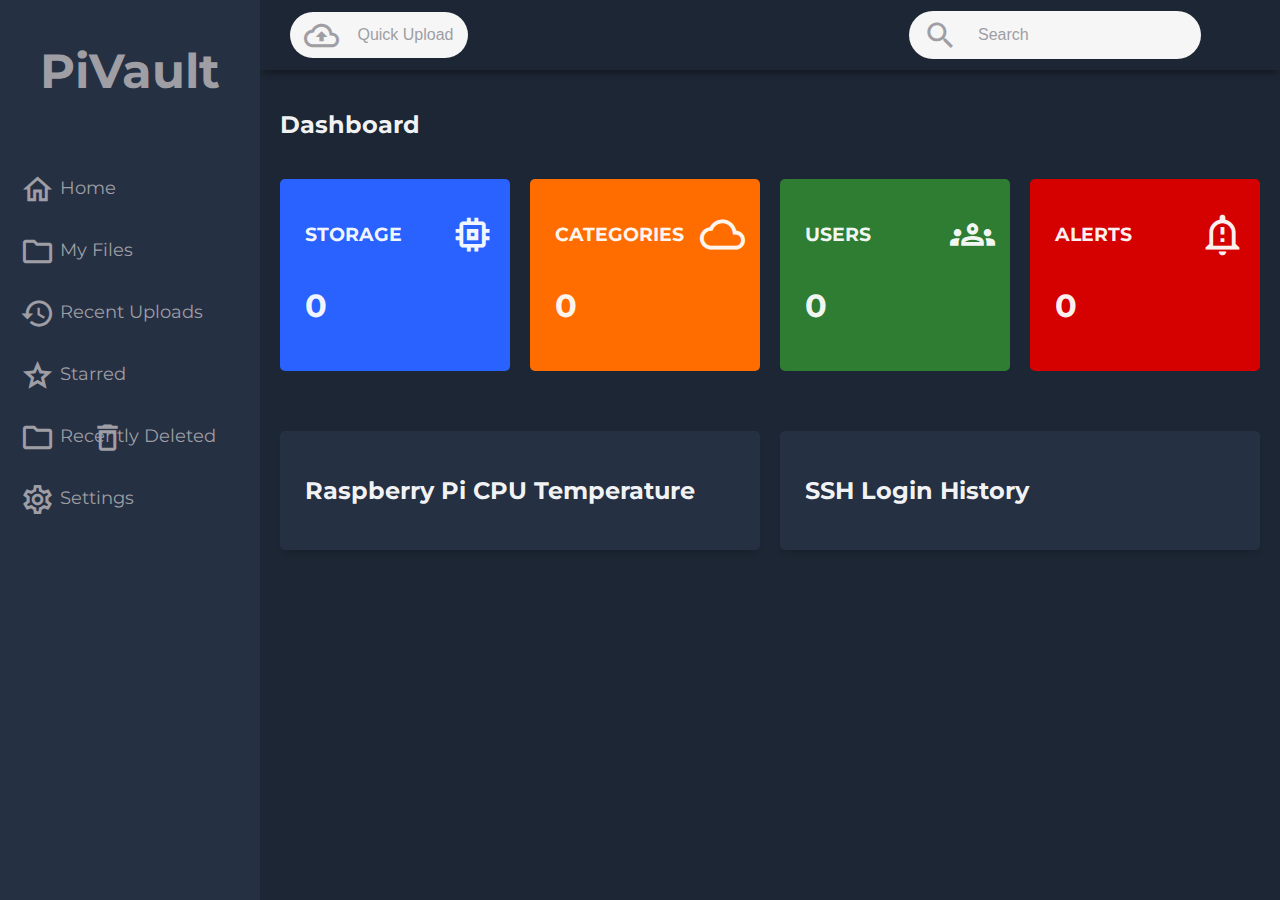
==== src/web/templates/index.html @ 94070753 "Started development on the backend server. Created requests from a login page and a register user pa" ====
<!DOCTYPE html>
<html lang="en">

<head>
    <meta charset="UTF-8">
    <meta name="viewport" content="width=device-width, initial-scale=1.0">
    <title>PiVault</title>

    <!--Font: Montserrat-->
    <link rel="preconnect" href="https://fonts.googleapis.com">
    <link rel="preconnect" href="https://fonts.gstatic.com" crossorigin>
    <link href="https://fonts.googleapis.com/css2?family=Montserrat:ital,wght@0,100..900;1,100..900&display=swap"
        rel="stylesheet">

    <!--Material Icons-->
    <link href="https://fonts.googleapis.com/icon?family=Material+Icons+Outlined" rel="stylesheet">

    <!--Custom CSS-->
    <link rel="stylesheet" href="../static/css/style.css">
</head>

<body>
    <div class="grid-container">

        <!--Header-->
        <header class="header">
            <div class="menu-icon" onclick="openSidebar()">
                <span class="material-icons-outlined">menu</span>
            </div>
            <div class="quick-upload">
                <button class="quick-upload-button">
                    <span class="material-icons-outlined">cloud_upload</span> Quick Upload
                </button>
            </div>
            <div class="search" id="search">
                <span class="material-icons-outlined">search</span>
                <input class="search-input" type="search" placeholder="Search">
            </div>
            <div class="logout-button">
                <a href="login.html" style="color: inherit; text-decoration: none">
                    <span class="material-icons-outlined">logout</span>
                </a>
            </div>
        </header>
        <!--End Header-->

        <!--Sidebar-->
        <aside id="sidebar">
            <div class="exit-icon">
                <span class="material-icons-outlined" onclick="closeSidebar()">close</span>
            </div>
            <div class="sidebar-title">
                <div class="header-title">
                    <!-- <span class="material-icons-outlined">cloud</span> -->
                    <h1>PiVault</h1>
                </div>
            </div>
            <ul class="sidebar-list">
                <li class="sidebar-list-item">
                    <a href="#" style="color: inherit; text-decoration: none">
                        <span class="material-icons-outlined">home</span> Home
                    </a>
                </li>
                <li class="sidebar-list-item">
                    <a href="#" style="color: inherit; text-decoration: none">
                        <span class="material-icons-outlined">folder</span> My Files
                    </a>
                </li>
                <li class="sidebar-list-item">
                    <a href="#" style="color: inherit; text-decoration: none">
                        <span class="material-icons-outlined">history</span> Recent Uploads
                    </a>
                </li>
                <li class="sidebar-list-item">
                    <a href="#" style="color: inherit; text-decoration: none">
                        <span class="material-icons-outlined">grade</span> Starred
                    </a>
                </li>
                <li class="sidebar-list-item">
                    <a href="#" style="color: inherit; text-decoration: none">
                        <span class="material-icons-outlined">folder_delete</span> Recently Deleted
                    </a>
                </li>
                <li class="sidebar-list-item">
                    <span class="material-icons-outlined">settings</span> Settings
                </li>
            </ul>
        </aside>
        <!--End Sidebar-->

        <!--Main-->
        <main class="main-container">
            <div class="main-title">
                <h2>Dashboard</h2>
            </div>

            <div class="main-cards">

                <div class="card">
                    <div class="card-inner">
                        <h3>STORAGE</h3>
                        <span class="material-icons-outlined">memory</span>
                    </div>
                    <h1>0</h1>
                </div>

                <div class="card">
                    <div class="card-inner">
                        <h3>CATEGORIES</h3>
                        <span class="material-icons-outlined">cloud</span>
                    </div>
                    <h1>0</h1>
                </div>

                <div class="card">
                    <div class="card-inner">
                        <h3>USERS</h3>
                        <span class="material-icons-outlined">groups</span>
                    </div>
                    <h1>0</h1>
                </div>

                <div class="card">
                    <div class="card-inner">
                        <h3>ALERTS</h3>
                        <span class="material-icons-outlined">notification_important</span>
                    </div>
                    <h1>0</h1>
                </div>

            </div>

            <div class="charts">

                <div class="charts-card">
                    <h2 class="chart-title">Raspberry Pi CPU Temperature</h2>
                    <div id="bar-chart"></div>
                </div>

                <div class="charts-card">
                    <h2 class="chart-title">SSH Login History</h2>
                    <div id="area-chart"></div>
                </div>

            </div>
        </main>
        <!--End Main-->

    </div>

    <!--Scripts-->

    <!--Custom JS-->
    <script src="../static/js/app.js"></script>
</body>

</html>
---- src/web/static/css/style.css ----
:root {
    --primary-color: #1d2634;  /* Dark blue-gray */
    --secondary-color: #181c50;
    --font-size: 16px;
    --font-color: #9e9ea4;
}

body {
    margin: 0;
    padding: 0;
    background-color: var(--primary-color);
    color: #9e9ea4;
    font-family: "Montserrat", sans-serif;
}

.material-icons-outlined {
    vertical-align: middle;
    line-height: 1px;
    font-size: 35px;
    max-width: 35px;
}

.grid-container {
    display: grid;
    grid-template-columns: 260px 1fr 1fr 1fr;
    grid-template-rows: 0.2fr 3fr;
    grid-template-areas: 
        "sidebar header header header"
        "sidebar main main main";
    height: 100vh;
}

/*---------Header---------*/
.header {
    grid-area: header;
    height: 70px;
    display: flex;
    align-items: center;
    justify-content: flex-start;
    padding: 0 30px 0 30px;
    box-shadow: 0 6px 7px -3px rgba(0, 0, 0, 0.35);
}

.search {
    margin-right: 14px;
    width: max-content;
    padding: 14px;
    border-radius: 100px;
    background: #f6f6f6;
}

.search-input {
    font-size: 16px;
    color: #333333;
    margin-left: 14px;
    outline: none;
    border: none;
    background: transparent;
}

.search-input::placeholder {
    color: #9e9ea4
}

.quick-upload {
    margin-right: auto;
    background: #f6f6f6;
    border-radius: 100px;
}

.quick-upload-button {
    background: none;
    border: none;
    font-size: var(--font-size);
    padding: 14px;
    color: var(--font-color);
}

.quick-upload-button > span {
    padding-right: 14px; 
}

.quick-upload-button:hover {
    background: #cccccc;
    color: #61615b;
    cursor: pointer;
    border-radius: 100px;
}

.menu-icon {
    display: none;
    margin-right: 14px;
}

.menu-icon:hover {
    cursor: pointer;
}

/*---------Sidebar---------*/
#sidebar {
    grid-area: sidebar;
    height: 100%;
    background-color: #263043;
    overflow-y: auto;
    transition: all 0.5s;
    -webkit-transition: all 0.5s;
}

.exit-icon {
    /* Exit icon needs to disappear and be at the top right corner of the sidebar */
    display: none;
    margin-top: 14px;
    justify-content: right;
}

.sidebar-title {
    display: flex;
    justify-content: center;
    align-items: center;
    padding: 10px 30px 10px 30px;
}

.header-title {
    font-size: 24px;
}

.sidebar-title > span:hover {
    cursor: pointer;
}


.sidebar-brand {
    margin-top: 15px;
}

#title-icon {
    font-size: 75px; /* The cloud is unproportional to the 'x' in the hidden sidebar */
}

.sidebar-list {
    padding: 0;
    margin-top: 15px;
    list-style-type: none;
}

.sidebar-list-item {
    padding: 20px 20px 20px 20px;
    font-size: 18px;
}

.sidebar-list-item:hover {
    background-color: rgba(255, 255, 255, 0.2);
    cursor: pointer;
}

.sidebar-responsive {
    display: inline !important;
    position: absolute;
    z-index: 12 !important;
}

/*---------Main---------*/
.main-container {
    grid-area: main;
    overflow-y: auto;
    padding: 20px 20px;
    color: rgba(255, 255, 255, 0.95);
}

.main-title {
    display: flex;
    overflow-y: space-between;
}

.main-cards {
    display: grid;
    grid-template-columns: 1fr 1fr 1fr 1fr;
    gap: 20px;
    margin: 20px 0;
}

.card {
    display: flex;
    flex-direction: column;
    justify-content: space-around;
    padding: 25px;
    border-radius: 5px;
}

.card:first-child {
    background-color: #2962ff;
}

.card:nth-child(2) {
    background-color: #ff6d00;
}

.card:nth-child(3) {
    background-color: #2e7d32;
}

.card:nth-child(4) {
    background-color: #d50000;
}

.card-inner {
    display: flex;
    align-items: center;
    justify-content: space-between;
}

.card-inner > .material-icons-outlined {
    font-size: 45px;
}

.charts {
    display: grid;
    grid-template-columns: 1fr 1fr;
    gap: 20px;
    margin-top: 60px;
}

.charts-card {
    background-color: #263043;
    margin-bottom: 20px;
    padding: 25px;
    box-sizing: border-box;
    -webkit-column-break-inside: avoid;
    border-radius: 5px;
    box-shadow: 0 6px 7px -4px rgba(0, 0, 0, 0.2);
}

.chart-title {
    display: flex;
    align-items: center;
    justify-content: space-between;
}

/*---------Login.html------------*/
.login {
    background: linear-gradient(to right, var(--primary-color) 0%, var(--secondary-color) 50%, var(--primary-color) 100%);
}

.login-page-container {
    height: 100%;
    margin: 0;
    display: grid;
    place-items: center;
    margin-top: 100px;
}

.login-container {
    padding: 50px;
    box-sizing: border-box;
    background-color: var(--primary-color);
    border-radius: 40px;
}

#cloud-icon {
    display: flex;
    padding: 20px 0 20px 0;
    font-size: 75px;
    justify-content: center;
}

.login-container > h1  {
    font-size: 50px;
}

.username-password-container {
    display: block;
    justify-content: center;
    align-items: center;
}

.username-password {
    display: flex;
    align-items: center;
    margin-top: 30px;
    padding: 14px;
    border-radius: 100px;
    background: #f6f6f6;
}

.input {
    font-size: 16px;
    color: #333333;
    margin-left: 14px;
    outline: none;
    border: none;
    background: transparent;
}

.button-forgot {
    display: flex;
    align-items: center;
    font-size: 16px;
    justify-content: space-between;
    padding-top: 30px;
}
.button-forgot > button {
    font-size: 16px;
    color: #333333;
    border: none;
    border-radius: 100px;
    padding: 14px 25px 14px 25px;
}

#button:hover {
    background-color: rgba(255, 255, 255, 0.2);
    cursor: pointer;
}


/*---------MEDIA QUERIES---------*/

/* Medium <= 992px */
@media screen and (max-width: 992px) {
    .grid-container {
        grid-template-columns: 1fr;
        grid-template-rows: 0.2fr 3fr;
        grid-template-areas: 
            "header"
            "main";
    }

    #sidebar {
        display: none;
    }

    .menu-icon {
        display: inline;
    }

    .sidebar-title > span {
        display: inline;
    }
}

/* small <= 769px */
@media screen and (max-width: 769px) {
    .main-cards {
        grid-template-columns: 1fr;
        gap: 10px;
        margin-bottom: 0;
    }

    .charts {
        grid-template-columns: 1fr;
        margin-top: 30px;
    }
}

/* extra small <= 576px */
@media screen and (max-width: 576px) {
    .header-left {
        display: none;
    }
}
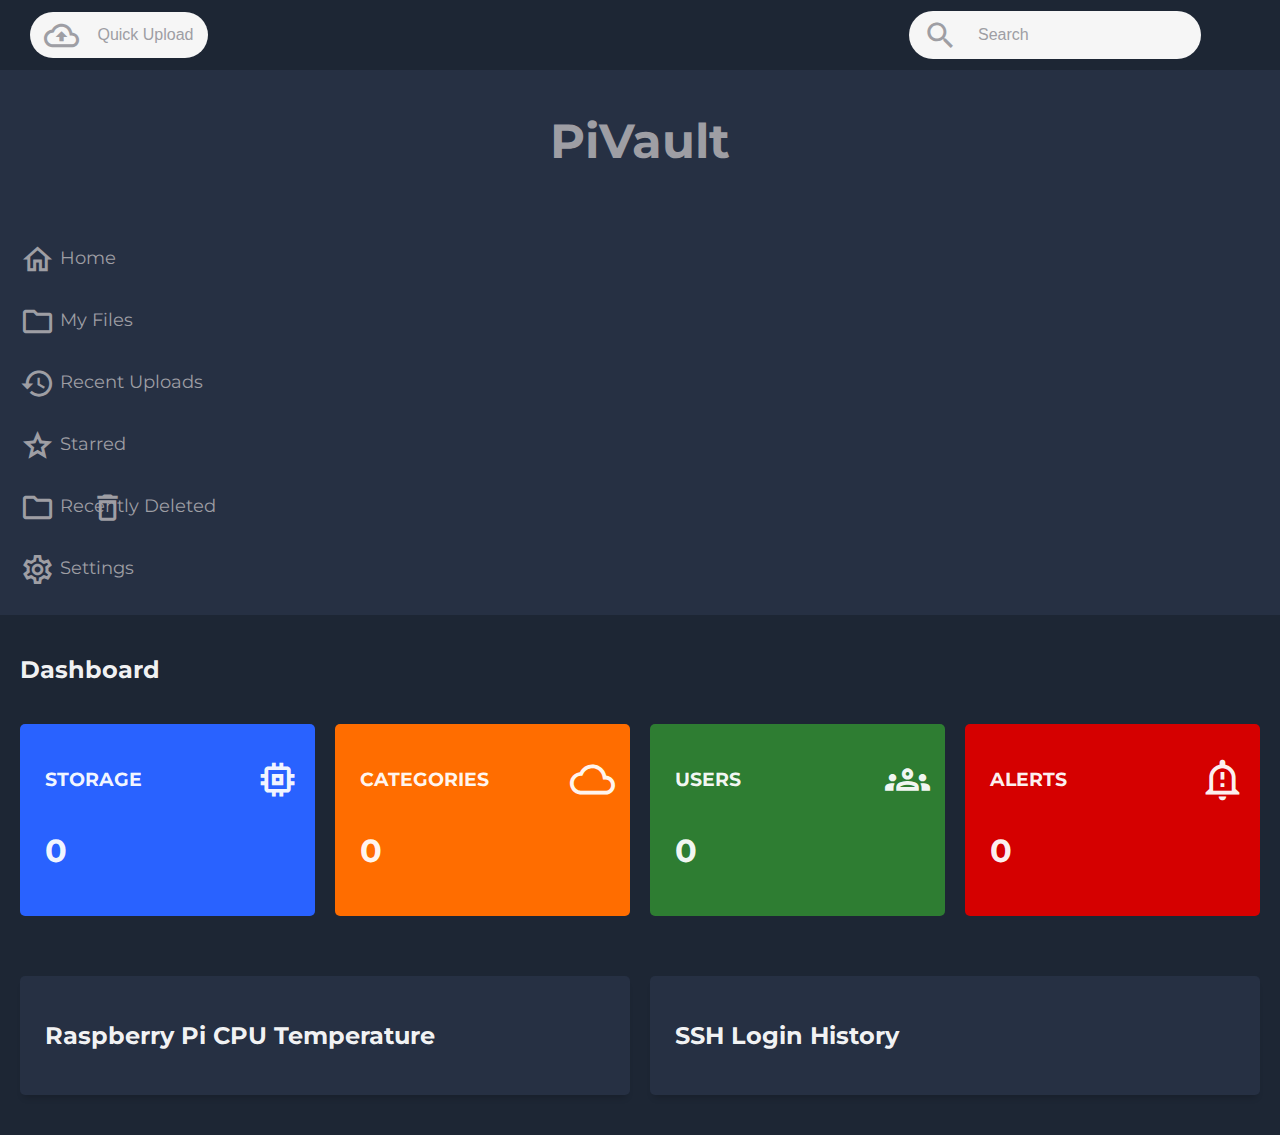
==== commit a20d3647: "Updated the login page and made the css more neat. However, in doing so, index.html created a proble" ====
--- a/src/web/templates/index.html
+++ b/src/web/templates/index.html
@@ -20,7 +20,7 @@
 </head>
 
 <body>
-    <div class="grid-container">
+    <div class="container">
 
         <!--Header-->
         <header class="header">
--- a/src/web/static/css/style.css
+++ b/src/web/static/css/style.css
@@ -261,6 +261,8 @@
     padding: 20px 0 20px 0;
     font-size: 75px;
     justify-content: center;
+    margin: auto;
+
 }
 
 .login-container > h1  {
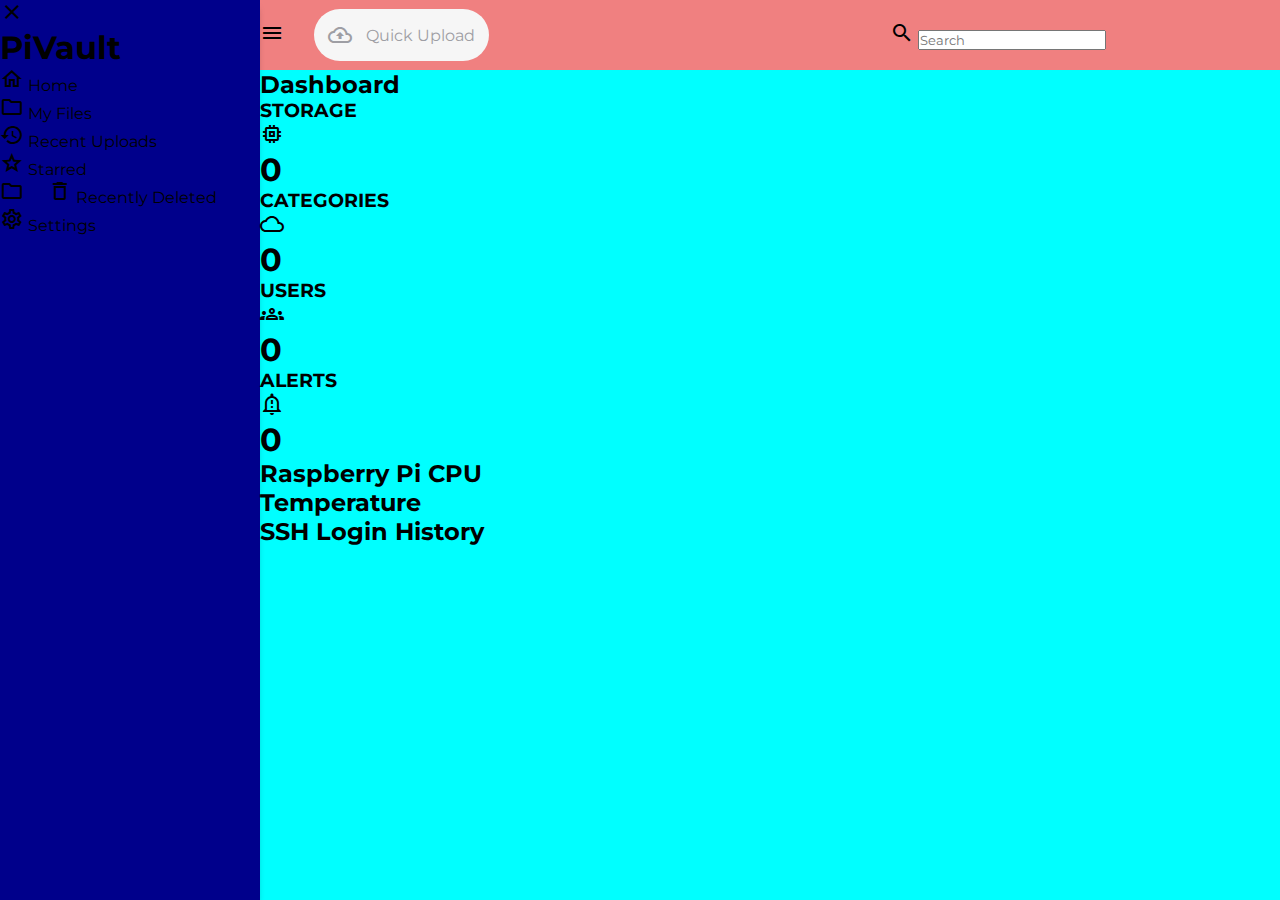
==== commit 2518e63c: "edits on the style2.css page" ====
--- a/src/web/templates/index.html
+++ b/src/web/templates/index.html
@@ -16,7 +16,7 @@
     <link href="https://fonts.googleapis.com/icon?family=Material+Icons+Outlined" rel="stylesheet">
 
     <!--Custom CSS-->
-    <link rel="stylesheet" href="../static/css/style.css">
+    <link rel="stylesheet" href="../static/css/style2.css">
 </head>
 
 <body>
@@ -28,7 +28,7 @@
                 <span class="material-icons-outlined">menu</span>
             </div>
             <div class="quick-upload">
-                <button class="quick-upload-button">
+                <button>
                     <span class="material-icons-outlined">cloud_upload</span> Quick Upload
                 </button>
             </div>
@@ -45,7 +45,7 @@
         <!--End Header-->
 
         <!--Sidebar-->
-        <aside id="sidebar">
+        <aside class="sidebar">
             <div class="exit-icon">
                 <span class="material-icons-outlined" onclick="closeSidebar()">close</span>
             </div>
--- a/src/web/static/css/style2.css
+++ b/src/web/static/css/style2.css
@@ -0,0 +1,86 @@
+:root {
+    --primary-color: #1d2634;  /* Dark blue-gray */
+    --secondary-color: #181c50;
+    --font-size: 16px;
+    --font-color: #9e9ea4;
+}
+
+* {
+    margin: 0;
+    padding: 0;
+    box-sizing: border-box;
+    font-family: "Montserrat", sans-serif;
+}
+
+body {
+    min-height: 100vh;
+    /* background-image: url("../images/login-background6.jpg");
+    background-repeat: no-repeat;
+    background-size: cover;
+    background-position: center;
+    backdrop-filter: blur(50px); */
+    background-color: aqua;
+}
+
+.container {
+    display: grid;
+    height: 100vh;
+    grid-template-columns: 260px 1fr 1fr 1fr;
+    grid-template-rows: 70px 3fr;
+    grid-template-areas: 
+        "sidebar header header header"
+        "sidebar main main main";
+}
+
+/*----------Header----------*/
+.header {
+    grid-area: header;
+    grid-area: 70px;
+    background-color: lightcoral;
+    display: flex;
+    align-items: center;
+    justify-content: flex-start;
+    gap: 30px;
+}
+
+.quick-upload {
+    display: flex;
+    margin-right: auto;
+    background: #f6f6f6;
+    border-radius: 100px;
+    position: relative;
+}
+
+.quick-upload button {
+    display: flex;
+    justify-content: center;
+    align-items: center;
+    background: none;
+    border: none;
+    font-size: var(--font-size);
+    padding: 14px;
+    color: var(--font-color);
+}
+
+.quick-upload span {
+    display: inline-flex;
+    justify-content: center;
+    align-items: center;
+    padding-right: 14px;
+}
+
+.quick-upload button:hover {
+    cursor: pointer;
+    color: #61615b;
+    background-color: #9e9e9e;
+    border-radius: 100px;
+}
+
+
+
+/*----------Sidebar----------*/
+.sidebar  {
+    grid-area: sidebar;
+    background-color: darkblue;
+    box-shadow: 0 6px 7px -3px rgba(0, 0, 0, 0.35);    
+}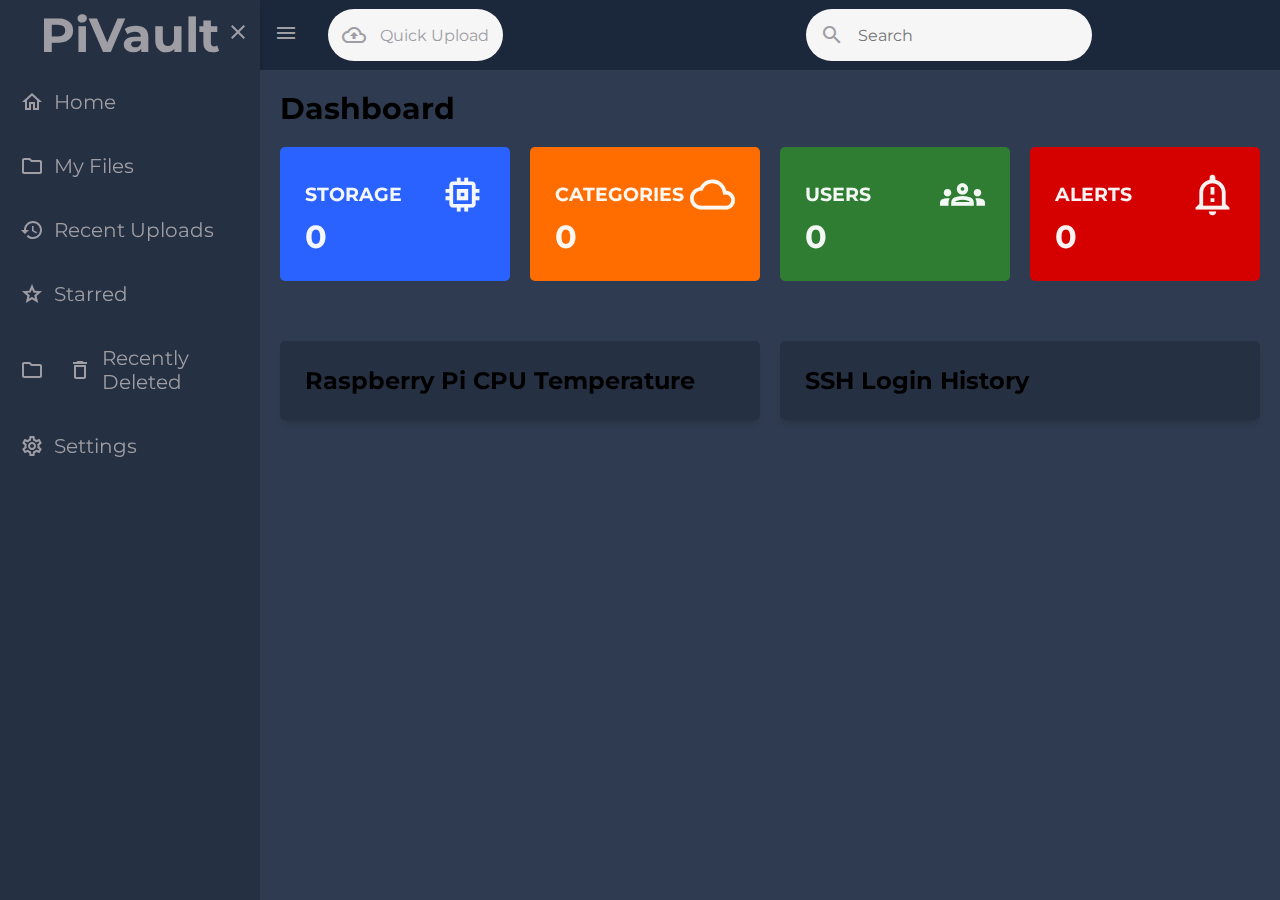
==== commit 993dd497: "Cleaned up the CSS for index.html" ====
--- a/src/web/templates/index.html
+++ b/src/web/templates/index.html
@@ -32,9 +32,9 @@
                     <span class="material-icons-outlined">cloud_upload</span> Quick Upload
                 </button>
             </div>
-            <div class="search" id="search">
+            <div class="search">
                 <span class="material-icons-outlined">search</span>
-                <input class="search-input" type="search" placeholder="Search">
+                <input type="search" placeholder="Search">
             </div>
             <div class="logout-button">
                 <a href="login.html" style="color: inherit; text-decoration: none">
@@ -46,13 +46,13 @@
 
         <!--Sidebar-->
         <aside class="sidebar">
-            <div class="exit-icon">
-                <span class="material-icons-outlined" onclick="closeSidebar()">close</span>
-            </div>
             <div class="sidebar-title">
                 <div class="header-title">
                     <!-- <span class="material-icons-outlined">cloud</span> -->
                     <h1>PiVault</h1>
+                </div>
+                <div class="exit-icon">
+                    <span class="material-icons-outlined" onclick="closeSidebar()">close</span>
                 </div>
             </div>
             <ul class="sidebar-list">
@@ -82,7 +82,9 @@
                     </a>
                 </li>
                 <li class="sidebar-list-item">
-                    <span class="material-icons-outlined">settings</span> Settings
+                    <a href="#" style="color: inherit; text-decoration: none">
+                        <span class="material-icons-outlined">settings</span> Settings
+                    </a>
                 </li>
             </ul>
         </aside>
--- a/src/web/static/css/style2.css
+++ b/src/web/static/css/style2.css
@@ -1,3 +1,9 @@
+/* 
+Change the following: 
+    - Change the text color for when the user hovers over options
+    - Change everything into bootstrap and CSS
+*/
+
 :root {
     --primary-color: #1d2634;  /* Dark blue-gray */
     --secondary-color: #181c50;
@@ -14,12 +20,11 @@
 
 body {
     min-height: 100vh;
-    /* background-image: url("../images/login-background6.jpg");
+    background-image: url("../images/login-background6.jpg");
     background-repeat: no-repeat;
     background-size: cover;
     background-position: center;
-    backdrop-filter: blur(50px); */
-    background-color: aqua;
+    backdrop-filter: blur(100px);
 }
 
 .container {
@@ -36,11 +41,13 @@
 .header {
     grid-area: header;
     grid-area: 70px;
-    background-color: lightcoral;
+    background-color: #1b273a;
     display: flex;
     align-items: center;
     justify-content: flex-start;
+    padding: 0 14px 0 14px;
     gap: 30px;
+    color: var(--font-color);
 }
 
 .quick-upload {
@@ -67,6 +74,7 @@
     justify-content: center;
     align-items: center;
     padding-right: 14px;
+    color: var(--font-color);
 }
 
 .quick-upload button:hover {
@@ -76,11 +84,193 @@
     border-radius: 100px;
 }
 
-
+.search {
+    display: flex;
+    background: #f6f6f6;
+    border-radius: 100px;
+    width: max-content;
+    padding: 14px;
+}
+
+.search input {
+    outline: none;
+    border: none;
+    background: transparent;
+    font-size: var(--font-size);
+}
+
+.search span {
+    display: inline-flex;
+    justify-content: center;
+    align-items: center;
+    padding-right: 14px;
+    color: var(--font-color);
+}
 
 /*----------Sidebar----------*/
-.sidebar  {
+.sidebar {
     grid-area: sidebar;
-    background-color: darkblue;
-    box-shadow: 0 6px 7px -3px rgba(0, 0, 0, 0.35);    
+    background-color: #263043;
+    box-shadow: 0 6px 7px -3px rgba(0, 0, 0, 0.35);
+    color: var(--font-color);
+}
+
+.sidebar-title, .header-title {
+    display: flex;
+    justify-content: center;
+    align-items: center;
+    width: 100%;
+    height: 70px;
+    font-size: 24px;
+    position: relative;
+}
+
+.exit-icon {
+    position: absolute;
+    right: 10px;
+}
+
+.sidebar-list {
+    list-style: none;
+}
+
+.sidebar-list-item a {
+    display: flex;
+    align-items: center;
+    width: 100%;
+    padding: 20px;
+    font-size: 20px;
+}
+
+.sidebar-list-item span {
+    margin-right: 10px;
+}
+
+.sidebar-list-item:hover {
+    background-color: rgba(255, 255, 255, 0.2);
+    cursor: pointer;
+}
+
+/*----------Main-----------*/
+.main-container {
+    grid-area: main;
+    overflow-y: auto;
+    padding: 20px;
+    background-color: #2f3b50;
+}
+
+.main-title {
+    font-size: 20px;
+    display: flex;
+    justify-content: space-between; 
+}
+
+.main-cards {
+    display: grid;
+    grid-template-columns: repeat(4, 1fr); 
+    gap: 20px;
+    margin: 20px 0;
+}
+
+.card {
+    display: flex;
+    flex-direction: column;
+    justify-content: space-around;
+    padding: 25px;
+    border-radius: 5px;
+    color: rgba(255, 255, 255, 0.95);
+}
+
+.card:nth-child(1) {
+    background-color: #2962ff;
+}
+
+.card:nth-child(2) {
+    background-color: #ff6d00;
+}
+
+.card:nth-child(3) {
+    background-color: #2e7d32;
+}
+
+.card:nth-child(4) {
+    background-color: #d50000;
+}
+
+.card-inner {
+    display: flex;
+    align-items: center;
+    justify-content: space-between;
+}
+
+.card-inner .material-icons-outlined {
+    font-size: 45px;
+}
+
+.charts {
+    display: grid;
+    grid-template-columns: repeat(2, 1fr); 
+    gap: 20px;
+    margin-top: 60px;
+}
+
+.charts-card {
+    background-color: #263043;
+    padding: 25px;
+    box-sizing: border-box;
+    border-radius: 5px;
+    box-shadow: 0 6px 7px -4px rgba(0, 0, 0, 0.2);
+    break-inside: avoid; 
+}
+
+.chart-title {
+    display: flex;
+    align-items: center;
+    justify-content: space-between;
+}
+
+/*---------MEDIA QUERIES---------*/
+
+/* Medium <= 992px */
+@media screen and (max-width: 992px) {
+    .grid-container {
+        grid-template-columns: 1fr;
+        grid-template-rows: 0.2fr 3fr;
+        grid-template-areas: 
+            "header"
+            "main";
+    }
+
+    #sidebar {
+        display: none;
+    }
+
+    .menu-icon {
+        display: inline;
+    }
+
+    .sidebar-title > span {
+        display: inline;
+    }
+}
+
+/* small <= 769px */
+@media screen and (max-width: 769px) {
+    .main-cards {
+        grid-template-columns: 1fr;
+        gap: 10px;
+        margin-bottom: 0;
+    }
+
+    .charts {
+        grid-template-columns: 1fr;
+        margin-top: 30px;
+    }
+}
+
+/* extra small <= 576px */
+@media screen and (max-width: 576px) {
+    .header-left {
+        display: none;
+    }
 }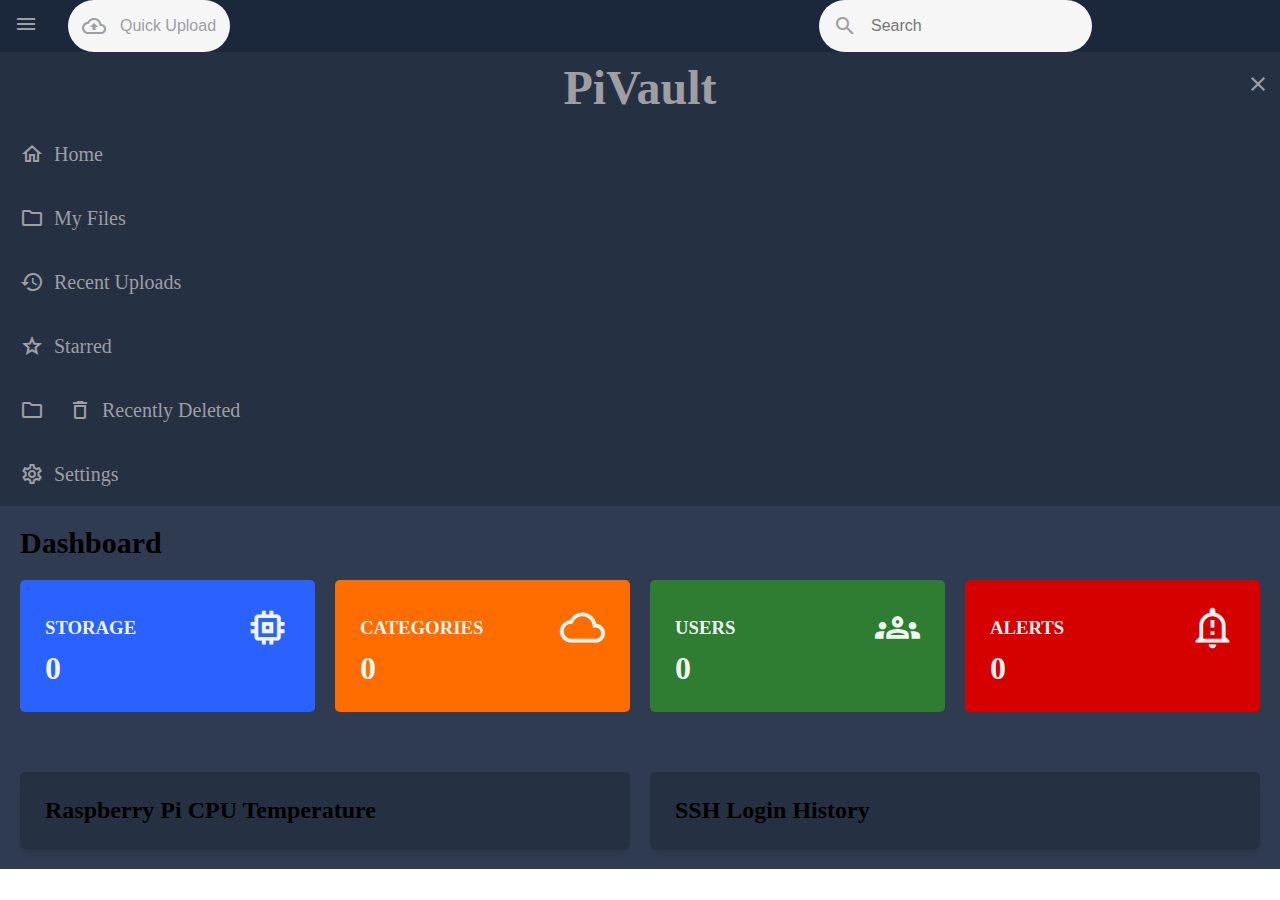
==== commit 1fcade61: "Testing with bootstrap and react" ====
--- a/src/web/templates/index.html
+++ b/src/web/templates/index.html
@@ -16,7 +16,7 @@
     <link href="https://fonts.googleapis.com/icon?family=Material+Icons+Outlined" rel="stylesheet">
 
     <!--Custom CSS-->
-    <link rel="stylesheet" href="../static/css/style2.css">
+    <link rel="stylesheet" href="../static/css/style.css">
 </head>
 
 <body>
--- a/src/web/static/css/style.css
+++ b/src/web/static/css/style.css
@@ -0,0 +1,275 @@
+/* 
+Change the following: 
+    - Change the text color for when the user hovers over options
+    - Change everything into bootstrap and CSS
+*/
+
+:root {
+    --primary-color: #1d2634;  /* Dark blue-gray */
+    --secondary-color: #181c50;
+    --font-size: 16px;
+    --font-color: #9e9ea4;
+}
+
+* {
+    margin: 0;
+    padding: 0;
+    box-sizing: border-box;
+}
+
+body {
+    min-height: 100vh;
+    /* background-image: url("../images/login-background6.jpg");
+    background-repeat: no-repeat;
+    background-size: cover;
+    background-position: center;
+    backdrop-filter: blur(100px); */
+}
+
+.wrapper {
+    display: grid;
+    height: 100vh;
+    grid-template-columns: 260px 1fr 1fr 1fr;
+    grid-template-rows: 70px 3fr;
+    grid-template-areas: 
+        "header header header header"
+        "sidebar main main main";
+}
+
+/*----------Header----------*/
+.header {
+    grid-area: header;
+    grid-area: 70px;
+    background-color: #1b273a;
+    display: flex;
+    align-items: center;
+    justify-content: flex-start;
+    padding: 0 14px 0 14px;
+    gap: 30px;
+    color: var(--font-color);
+}
+
+.quick-upload {
+    display: flex;
+    margin-right: auto;
+    background: #f6f6f6;
+    border-radius: 100px;
+    position: relative;
+}
+
+.quick-upload button {
+    display: flex;
+    justify-content: center;
+    align-items: center;
+    background: none;
+    border: none;
+    font-size: var(--font-size);
+    padding: 14px;
+    color: var(--font-color);
+}
+
+.quick-upload span {
+    display: inline-flex;
+    justify-content: center;
+    align-items: center;
+    padding-right: 14px;
+    color: var(--font-color);
+}
+
+.quick-upload button:hover {
+    cursor: pointer;
+    color: #61615b;
+    background-color: #9e9e9e;
+    border-radius: 100px;
+}
+
+.search {
+    display: flex;
+    background: #f6f6f6;
+    border-radius: 100px;
+    width: max-content;
+    padding: 14px;
+}
+
+.search input {
+    outline: none;
+    border: none;
+    background: transparent;
+    font-size: var(--font-size);
+}
+
+.search span {
+    display: inline-flex;
+    justify-content: center;
+    align-items: center;
+    padding-right: 14px;
+    color: var(--font-color);
+}
+
+/*----------Sidebar----------*/
+.sidebar {
+    grid-area: sidebar;
+    background-color: #263043;
+    box-shadow: 0 6px 7px -3px rgba(0, 0, 0, 0.35);
+    color: var(--font-color);
+}
+
+.sidebar-title, .header-title {
+    display: flex;
+    justify-content: center;
+    align-items: center;
+    width: 100%;
+    height: 70px;
+    font-size: 24px;
+    position: relative;
+}
+
+.exit-icon {
+    position: absolute;
+    right: 10px;
+}
+
+.sidebar-list {
+    list-style: none;
+}
+
+.sidebar-list-item a {
+    display: flex;
+    align-items: center;
+    width: 100%;
+    padding: 20px;
+    font-size: 20px;
+}
+
+.sidebar-list-item span {
+    margin-right: 10px;
+}
+
+.sidebar-list-item:hover {
+    background-color: rgba(255, 255, 255, 0.2);
+    cursor: pointer;
+}
+
+/*----------Main-----------*/
+.main-container {
+    grid-area: main;
+    overflow-y: auto;
+    padding: 20px;
+    background-color: #2f3b50;
+}
+
+.main-title {
+    font-size: 20px;
+    display: flex;
+    justify-content: space-between; 
+}
+
+.main-cards {
+    display: grid;
+    grid-template-columns: repeat(4, 1fr); 
+    gap: 20px;
+    margin: 20px 0;
+}
+
+.card {
+    display: flex;
+    flex-direction: column;
+    justify-content: space-around;
+    padding: 25px;
+    border-radius: 5px;
+    color: rgba(255, 255, 255, 0.95);
+}
+
+.card:nth-child(1) {
+    background-color: #2962ff;
+}
+
+.card:nth-child(2) {
+    background-color: #ff6d00;
+}
+
+.card:nth-child(3) {
+    background-color: #2e7d32;
+}
+
+.card:nth-child(4) {
+    background-color: #d50000;
+}
+
+.card-inner {
+    display: flex;
+    align-items: center;
+    justify-content: space-between;
+}
+
+.card-inner .material-icons-outlined {
+    font-size: 45px;
+}
+
+.charts {
+    display: grid;
+    grid-template-columns: repeat(2, 1fr); 
+    gap: 20px;
+    margin-top: 60px;
+}
+
+.charts-card {
+    background-color: #263043;
+    padding: 25px;
+    box-sizing: border-box;
+    border-radius: 5px;
+    box-shadow: 0 6px 7px -4px rgba(0, 0, 0, 0.2);
+    break-inside: avoid; 
+}
+
+.chart-title {
+    display: flex;
+    align-items: center;
+    justify-content: space-between;
+}
+
+/*---------MEDIA QUERIES---------*/
+
+/* Medium <= 992px */
+@media screen and (max-width: 992px) {
+    .grid-container {
+        grid-template-columns: 1fr;
+        grid-template-rows: 0.2fr 3fr;
+        grid-template-areas: 
+            "header"
+            "main";
+    }
+
+    #sidebar {
+        display: none;
+    }
+
+    .menu-icon {
+        display: inline;
+    }
+
+    .sidebar-title > span {
+        display: inline;
+    }
+}
+
+/* small <= 769px */
+@media screen and (max-width: 769px) {
+    .main-cards {
+        grid-template-columns: 1fr;
+        gap: 10px;
+        margin-bottom: 0;
+    }
+
+    .charts {
+        grid-template-columns: 1fr;
+        margin-top: 30px;
+    }
+}
+
+/* extra small <= 576px */
+@media screen and (max-width: 576px) {
+    .header-left {
+        display: none;
+    }
+}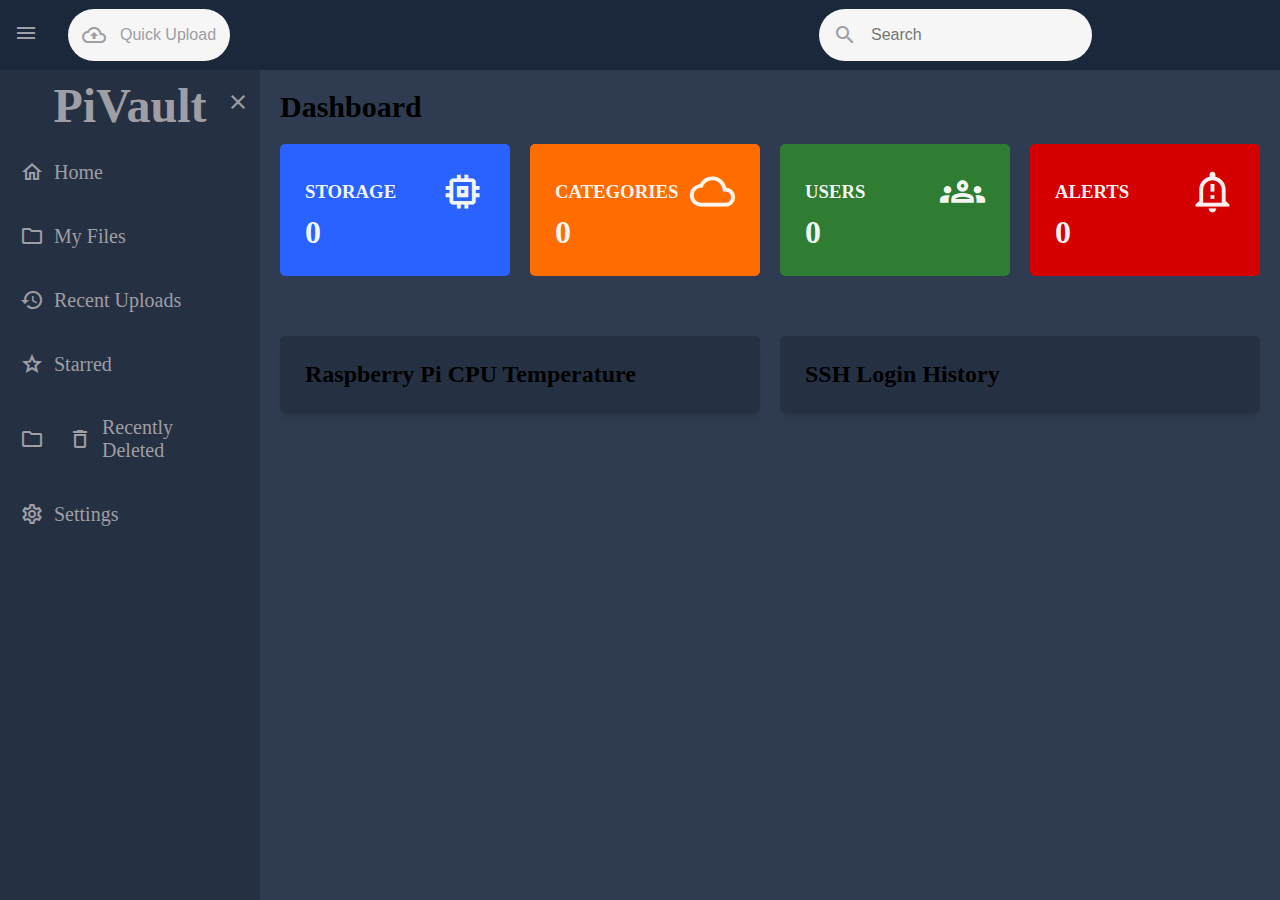
==== commit 653758d7: "homepage edits" ====
--- a/src/web/templates/index.html
+++ b/src/web/templates/index.html
@@ -20,7 +20,7 @@
 </head>
 
 <body>
-    <div class="container">
+    <div class="wrapper">
 
         <!--Header-->
         <header class="header">
